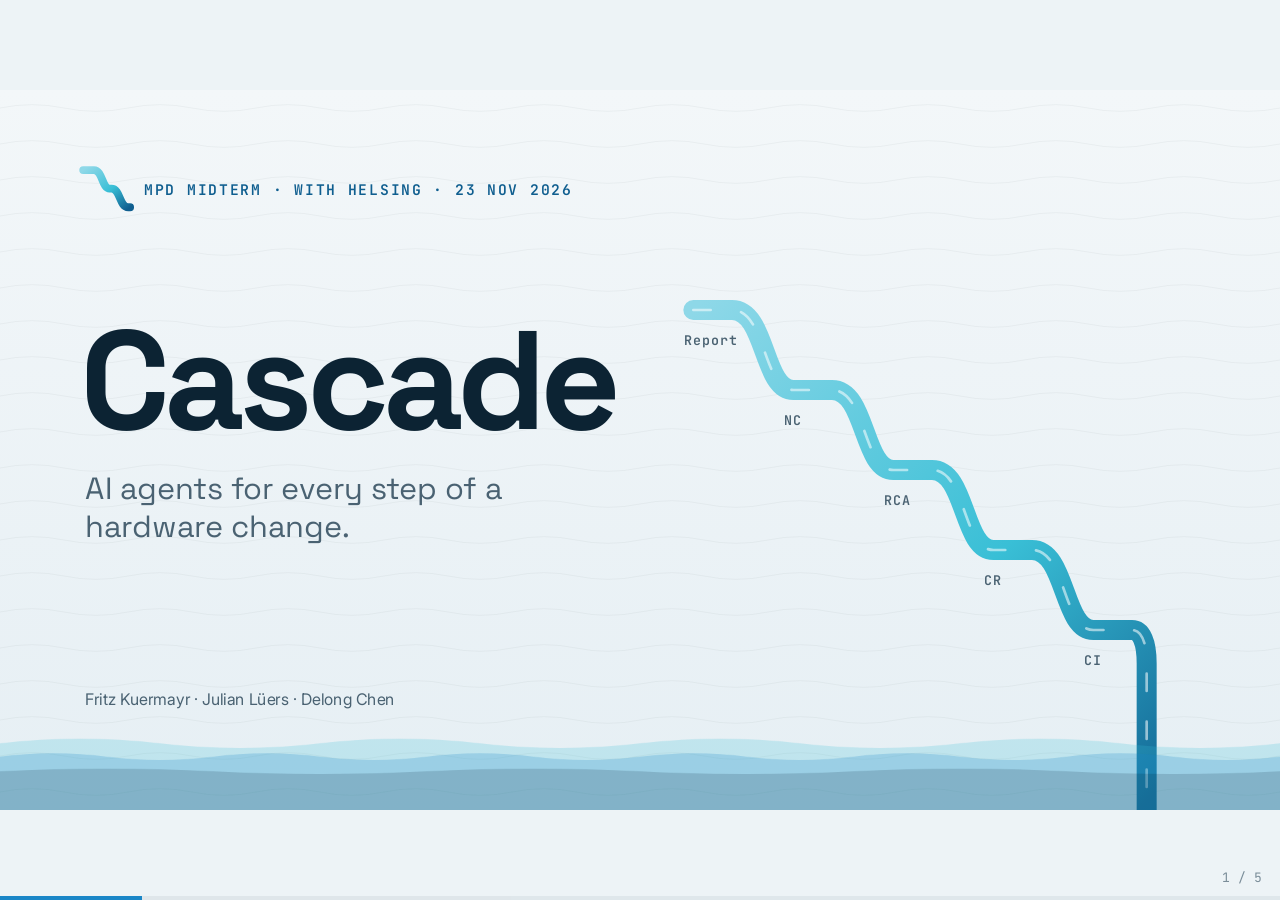
==== index.html @ 2d1b7e13 "Midterm pitch site: five scenes, water theme, Ribbon logo Co-Authored-By: Claude Opus 5.5 <noreply@a" ====
<!doctype html>
<html lang="en">
<head>
<meta charset="utf-8">
<meta name="viewport" content="width=device-width, initial-scale=1">
<title>Cascade · MPD midterm</title>
<link rel="preconnect" href="https://fonts.googleapis.com">
<link rel="preconnect" href="https://fonts.gstatic.com" crossorigin>
<link rel="stylesheet" href="https://fonts.googleapis.com/css2?family=Space+Grotesk:wght@400..700&family=Inter:wght@400;600&family=JetBrains+Mono:wght@400;600&display=swap">
<link rel="icon" type="image/svg+xml" href="assets/brand/cascade_mark.svg">
<link rel="icon" type="image/png" sizes="32x32" href="assets/brand/favicon_32.png">
<link rel="stylesheet" href="style.css?v=11">
</head>
<body>
<div id="stage" class="paper">

  <!-- 1 · Vision -->
  <section class="scene" id="hero" data-steps="1">
    <img class="abs" src="assets/brand/cascade_mark.svg" alt="" style="left:116px;top:104px;width:88px;height:88px">
    <p class="eyebrow abs" style="left:216px;top:136px">MPD midterm · with Helsing · 23 Nov 2026</p>
    <h1 class="abs hero-title" data-step="0" style="left:120px;top:330px">Cascade</h1>
    <p class="abs hero-line" data-step="0" style="left:128px;top:570px;width:820px;--d:150ms">AI agents for every step of a hardware change.</p>

    <svg class="abs falls fade" data-step="0" style="left:0;top:0;--d:250ms" width="1920" height="1080" viewBox="0 0 1920 1080" aria-label="A waterfall over five steps: report, non-conformity, root-cause analysis, change request, change implementation">
      <defs>
        <linearGradient id="falls-grad" gradientUnits="userSpaceOnUse" x1="1040" y1="330" x2="1790" y2="1080">
          <stop offset="0" stop-color="#8ED8E8" /><stop offset=".55" stop-color="#39BFD6" /><stop offset="1" stop-color="#0F5E8F" />
        </linearGradient>
      </defs>
      <path id="falls-water" class="water" d="" />
      <path id="falls-shine" class="water-shine" d="" />
    </svg>
    <div class="abs falls-labels fade" data-step="0" style="left:0;top:0;--d:250ms">
      <span style="left:1026px;top:362px">Report</span>
      <span style="left:1176px;top:482px">NC</span>
      <span style="left:1326px;top:602px">RCA</span>
      <span style="left:1476px;top:722px">CR</span>
      <span style="left:1626px;top:842px">CI</span>
    </div>

    <div class="abs waves" aria-hidden="true">
      <svg class="wave w1" width="3840" height="150" viewBox="0 0 3840 150" data-amp="14" data-len="480" data-base="50"><path /></svg>
      <svg class="wave w2" width="3840" height="150" viewBox="0 0 3840 150" data-amp="10" data-len="320" data-base="70"><path /></svg>
      <svg class="wave w3" width="3840" height="150" viewBox="0 0 3840 150" data-amp="8" data-len="640" data-base="92"><path /></svg>
    </div>

    <p class="abs byline" style="left:128px;top:900px">Fritz Kuermayr · Julian Lüers · Delong Chen</p>
  </section>

  <!-- 2 · The chain and its agents. The last click sends the magnifier to the Downstream Agent and dives into scene 3. -->
  <section class="scene" id="chain" data-steps="2">
    <div class="abs head">
      <p class="eyebrow">From problem to production</p>
      <h2>Every hardware change runs through four steps.<br>We put an AI agent on each.</h2>
    </div>

    <div class="abs stagecard ghost" data-step="0" style="left:128px;width:160px">
      <p class="code">—</p>
      <p class="name">Problem in the field</p>
    </div>
    <div class="abs stagecard" data-step="0" style="left:358px;--d:80ms">
      <p class="code">NC</p>
      <p class="name">Non-conformity</p>
    </div>
    <div class="abs stagecard" data-step="0" style="left:734px;--d:160ms">
      <p class="code">RCA</p>
      <p class="name">Root-cause analysis</p>
    </div>
    <div class="abs stagecard" data-step="0" style="left:1110px;--d:240ms">
      <p class="code">CR</p>
      <p class="name">Change request</p>
    </div>
    <div class="abs stagecard" data-step="0" style="left:1486px;--d:320ms">
      <p class="code">CI</p>
      <p class="name">Change implementation</p>
    </div>

    <svg class="abs overlay" width="1920" height="1080" viewBox="0 0 1920 1080" aria-hidden="true">
      <g class="fade" data-step="0" style="--d:360ms">
        <line class="stream" x1="292" y1="455" x2="352" y2="455" />
        <line class="stream" x1="668" y1="455" x2="728" y2="455" />
        <line class="stream" x1="1044" y1="455" x2="1104" y2="455" />
        <line class="stream" x1="1420" y1="455" x2="1480" y2="455" />
      </g>
      <g class="fade" data-step="1">
        <line class="tie" x1="323" y1="469" x2="323" y2="712" />
        <line class="tie" x1="699" y1="469" x2="699" y2="712" />
        <line class="tie" x1="1075" y1="469" x2="1075" y2="712" />
        <line class="tie built" x1="1451" y1="469" x2="1451" y2="712" />
        <circle class="drop" cx="323" cy="455" r="7" />
        <circle class="drop" cx="699" cy="455" r="7" />
        <circle class="drop" cx="1075" cy="455" r="7" />
        <circle class="drop built" cx="1451" cy="455" r="10" />
      </g>
    </svg>

    <svg class="abs overlay pour-layer" width="1920" height="1080" viewBox="0 0 1920 1080" aria-hidden="true">
      <defs>
        <linearGradient id="pour-grad" gradientUnits="userSpaceOnUse" x1="0" y1="-40" x2="0" y2="1080">
          <stop offset="0" stop-color="#0F5E8F" /><stop offset="1" stop-color="#1A86C7" />
        </linearGradient>
      </defs>
      <path class="pour" pathLength="1" d="M1720 -40 V328 Q1720 355 1747 355 H1782 C1798 355 1807 364 1807 380 V1140" />
      <path class="pour-shine" d="M1720 -40 V328 Q1720 355 1747 355 H1782 C1798 355 1807 364 1807 380 V1140" />
      <g class="splash" transform="translate(1720 372)">
        <ellipse cx="0" cy="0" rx="70" ry="12" />
        <circle r="7" style="--dx:-80px;--dy:-55px" />
        <circle r="5" style="--dx:-50px;--dy:-95px" />
        <circle r="6" style="--dx:-18px;--dy:-120px" />
        <circle r="5" style="--dx:22px;--dy:-112px" />
        <circle r="7" style="--dx:58px;--dy:-88px" />
        <circle r="6" style="--dx:92px;--dy:-48px" />
        <circle r="4" style="--dx:-104px;--dy:-22px" />
      </g>
    </svg>

    <div class="abs agent" data-step="1" style="left:153px">
      <p class="badge">Concept</p>
      <p class="name">First Notice of Loss Agent</p>
    </div>
    <div class="abs agent" data-step="1" style="left:529px;--d:120ms">
      <p class="badge">Concept</p>
      <p class="name">Root Cause Agent</p>
    </div>
    <div class="abs agent" data-step="1" style="left:905px;--d:240ms">
      <p class="badge">Concept</p>
      <p class="name">Solution Design Agent</p>
    </div>
    <div class="abs agent built" data-step="1" style="left:1281px;--d:360ms">
      <p class="badge">Built</p>
      <p class="name">Downstream Agent</p>
    </div>
  </section>

  <!-- 3 · The demo case (ORB-391): a discontinued connector ripples out to five departments, found only at the board -->
  <section class="scene" id="asis" data-steps="3">
    <div class="abs head">
      <p class="eyebrow">Change request → change implementation · example</p>
      <h2 class="one-line">One discontinued connector. Five departments affected.</h2>
    </div>

    <svg class="abs overlay" width="1920" height="1080" viewBox="0 0 1920 1080" aria-hidden="true">
      <ellipse class="ring" data-step="1" style="--d:500ms" cx="960" cy="620" rx="260" ry="120" />
      <ellipse class="ring" data-step="1" style="--d:650ms" cx="960" cy="620" rx="420" ry="195" />
      <ellipse class="ring" data-step="1" style="--d:800ms" cx="960" cy="620" rx="580" ry="270" />
      <path class="drop-fall" data-step="1" d="M960 586 C965 596 980 608 980 622 A20 20 0 0 1 940 622 C940 608 955 596 960 586 Z" />
      <g class="fade part" data-step="0">
        <rect x="820" y="515" width="280" height="210" rx="22" />
        <circle class="screw" cx="845" cy="540" r="6" /><circle class="screw" cx="845" cy="700" r="6" /><circle class="screw" cx="1075" cy="540" r="6" /><circle class="screw" cx="1075" cy="700" r="6" />
        <circle class="cutout" cx="960" cy="620" r="42" />
        <circle class="conn" cx="960" cy="620" r="34" />
        <g class="pins old"><circle cx="947" cy="607" r="5" /><circle cx="947" cy="633" r="5" /><circle cx="973" cy="607" r="5" /><circle cx="973" cy="633" r="5" /></g>
        <g class="pins new"><circle cx="960" cy="596" r="6" /><circle cx="981" cy="632" r="6" /><circle cx="939" cy="632" r="6" /><circle class="pe" cx="960" cy="620" r="9" /></g>
      </g>
      <g class="fade" data-step="1" style="--d:900ms">
        <circle class="dept-dot" cx="960" cy="425" r="8" />
        <circle class="dept-dot" cx="596" cy="522" r="8" />
        <circle class="dept-dot" cx="1324" cy="522" r="8" />
        <circle class="dept-dot" cx="596" cy="718" r="8" />
        <circle class="dept-dot" cx="1324" cy="718" r="8" />
      </g>
    </svg>

    <p class="abs fix-dim" data-step="0" style="left:660px;top:748px;width:600px;--d:200ms">Cutout Ø21 → Ø31 mm · new pin layout</p>
    <p class="abs fix-quote" data-step="0" style="left:660px;top:786px;width:600px;--d:350ms">“Just swap in the successor.”</p>

    <div class="abs dept center" data-step="1" style="left:760px;top:317px;--d:950ms">
      <p class="label">Testing</p><p class="text">Passed tests<br>may no longer count</p>
    </div>
    <div class="abs dept left" data-step="1" style="left:176px;top:478px;--d:1050ms">
      <p class="label">Customer</p><p class="text">Must approve first</p>
    </div>
    <div class="abs dept right" data-step="1" style="left:1344px;top:478px;--d:1150ms">
      <p class="label">Supply chain</p><p class="text">Last-time buy<br>85 in stock</p>
    </div>
    <div class="abs dept left" data-step="1" style="left:176px;top:674px;--d:1250ms">
      <p class="label">Engineering</p><p class="text">Both mating cables<br>must change</p>
    </div>
    <div class="abs dept right" data-step="1" style="left:1344px;top:674px;--d:1350ms">
      <p class="label">Production</p><p class="text">Assembly step changes</p>
    </div>

    <!-- Today: the change goes engineer → board → back, three times -->
    <div class="abs loopband fade" data-step="2" style="left:0;top:860px;width:1920px;height:220px">
      <p class="abs late-line" style="left:128px;top:0;width:1664px">Today: found at the board, one round at a time.</p>
      <svg class="abs" style="left:0;top:0" width="1920" height="220" viewBox="0 0 1920 220" aria-hidden="true">
        <path class="loop-forward" d="M630 135 A330 38 0 0 1 1290 135" />
        <path class="loop-back" d="M1290 135 A330 38 0 0 1 630 135" />
        <path class="loop-pulse" pathLength="100" d="M630 135 A330 38 0 0 1 1290 135 A330 38 0 0 1 630 135" />
      </svg>
      <p class="abs loop-node" style="left:530px;top:107px">Engineer</p>
      <p class="abs loop-node" style="left:1190px;top:107px">Change board</p>
      <p class="abs round r1" style="left:760px;top:116px">Round 1</p>
      <p class="abs round r2" style="left:760px;top:116px">Round 2</p>
      <p class="abs round r3" style="left:760px;top:116px">Round 3</p>
      <p class="abs round weeks" style="left:760px;top:116px">≈ 4 weeks</p>
    </div>
  </section>

  <!-- 4 · Demo -->
  <section class="scene" id="demo" data-steps="1">
    <div class="abs head">
      <p class="eyebrow">Demo</p>
      <h2 class="one-line">Let’s watch it work.</h2>
    </div>
    <div class="abs videoframe" data-step="0" style="left:360px;top:300px;width:1200px;height:675px;--d:150ms">
      <video id="demo-video" preload="metadata" playsinline>
        <source src="assets/demo.mp4" type="video/mp4">
      </video>
      <div class="placeholder">
        <p class="ph-title">The agent on this connector change</p>
        <p class="ph-sub">Jira · SharePoint · SolidWorks</p>
      </div>
    </div>
  </section>

  <!-- 5 · Value and state -->
  <section class="scene" id="value" data-steps="2">
    <div class="abs head">
      <p class="eyebrow">What it changes</p>
      <h2 class="one-line">Departments answer before the board.</h2>
    </div>
    <div class="abs benefits" style="left:128px;top:330px;width:1664px">
      <div class="benefit" data-step="0">
        <h3>Faster feedback</h3>
        <p class="text">Before the first board</p>
      </div>
      <div class="benefit" data-step="0" style="--d:120ms">
        <h3>Specific questions</h3>
        <p class="text">With reason and source</p>
      </div>
      <div class="benefit" data-step="0" style="--d:240ms">
        <h3>Traceable</h3>
        <p class="text">Every check on the ticket</p>
      </div>
    </div>
    <div class="abs state" data-step="1" style="left:128px;top:640px;width:1664px">
      <div>
        <p class="eyebrow">Today</p>
        <p class="text">Downstream Agent runs end to end on mock data</p>
      </div>
      <div>
        <p class="eyebrow">By the Design Fair</p>
        <p class="text">Integrated at Helsing · Downstream Agent in production · Pilots with DACH hardware companies, 100–2,000 people</p>
      </div>
    </div>
  </section>

  <!-- Magnifier and ripple -->
  <div id="lens"><div id="lens-content" class="paper"></div></div>
  <div id="lens-ring"><div class="glint"></div><div class="handle"></div></div>
  <div id="ripple"></div>
</div>

<div id="progress"><div id="progress-bar"></div></div>
<div id="counter"></div>

<script src="app.js?v=6"></script>
</body>
</html>
---- style.css ----
:root {
  --mist: #EDF3F6;
  --card: #F8FBFC;
  --ink: #0C2333;
  --muted: #4A6272;
  --line: #B9CAD4;
  --water: #1A86C7;
  --water-ink: #0F5E8F;
  --aqua: #39BFD6;
  --foam: #CFE8F2;
  --rock: #C8553D;
  --rock-ink: #B4472F;
  --display: 'Space Grotesk', 'Helvetica Neue', Arial, sans-serif;
  --text: 'Inter', system-ui, -apple-system, 'Segoe UI', Arial, sans-serif;
  --mono: 'JetBrains Mono', ui-monospace, Menlo, Consolas, monospace;
}

* { box-sizing: border-box; }

html, body {
  margin: 0;
  height: 100%;
  overflow: hidden;
  background: var(--mist);
}

body {
  font-family: var(--text);
  color: var(--ink);
  -webkit-font-smoothing: antialiased;
  cursor: default;
  user-select: none;
}

p { margin: 0; }

/* Fixed 1920×1080 canvas, scaled to the window */
#stage {
  position: absolute;
  left: 0;
  top: 0;
  width: 1920px;
  height: 1080px;
  transform-origin: 0 0;
  overflow: hidden;
}

/* Mist with a faint ripple texture */
.paper {
  background-color: var(--mist);
  background-image:
    url("data:image/svg+xml,%3Csvg xmlns='http://www.w3.org/2000/svg' width='192' height='54'%3E%3Cpath d='M0 27 Q48 17 96 27 T192 27' fill='none' stroke='%230C2333' stroke-opacity='0.045' stroke-width='1.5'/%3E%3C/svg%3E"),
    linear-gradient(180deg, #F3F7F9 0%, #E6EFF4 100%);
  background-size: 192px 54px, 100% 100%;
}

.scene {
  position: absolute;
  inset: 0;
  opacity: 0;
  visibility: hidden;
  transition: opacity 0.6s ease, visibility 0s linear 0.6s;
}

.scene.active {
  opacity: 1;
  visibility: visible;
  transition: opacity 0.6s ease;
}

.scene.instant { transition: none; }

.scene.from-zoom {
  transform-origin: 1451px 780px;
  animation: settle 1.2s cubic-bezier(0.2, 0.7, 0.2, 1) both;
}

@keyframes settle {
  from { transform: scale(1.08); }
  to { transform: none; }
}

.abs { position: absolute; }

/* Step reveals */
[data-step] {
  opacity: 0;
  transform: translateY(18px);
  transition: opacity 0.55s ease, transform 0.55s ease;
  transition-delay: var(--d, 0ms);
}

[data-step].fade { transform: none; }

[data-step].shown {
  opacity: 1;
  transform: none;
}

.static, .static * {
  transition: none !important;
  animation: none !important;
}

/* Type */
.eyebrow {
  font-family: var(--mono);
  font-size: 22px;
  font-weight: 600;
  letter-spacing: 0.14em;
  text-transform: uppercase;
  color: var(--water-ink);
}

h1, h2, h3 {
  margin: 0;
  font-family: var(--display);
  font-weight: 600;
  letter-spacing: -0.015em;
}

.head { left: 128px; top: 128px; width: 1664px; }

.head h2 {
  margin-top: 20px;
  font-size: 60px;
  line-height: 1.1;
  max-width: 1600px;
}

.head h2.one-line { font-size: 58px; }

/* 1 · Hero */
.hero-title {
  font-size: 210px;
  line-height: 1;
  font-weight: 700;
  letter-spacing: -0.04em;
}

.hero-line {
  font-family: var(--display);
  font-size: 46px;
  line-height: 1.22;
  font-weight: 400;
  color: var(--muted);
}

.byline {
  font-size: 24px;
  color: var(--muted);
}

.water {
  fill: none;
  stroke: url(#falls-grad);
  stroke-width: 30;
  stroke-linecap: round;
  stroke-linejoin: round;
}

.water-shine {
  fill: none;
  stroke: rgba(255, 255, 255, 0.55);
  stroke-width: 4;
  stroke-linecap: round;
  stroke-dasharray: 26 46;
  animation: flow 0.9s linear infinite;
}

@keyframes flow {
  to { stroke-dashoffset: -72; }
}

.falls-labels { width: 1920px; height: 1080px; pointer-events: none; }

.falls-labels span {
  position: absolute;
  font-family: var(--mono);
  font-size: 20px;
  font-weight: 600;
  letter-spacing: 0.08em;
  color: var(--muted);
}

.waves {
  left: 0;
  top: 930px;
  width: 1920px;
  height: 150px;
  overflow: hidden;
  pointer-events: none;
}

.wave {
  position: absolute;
  left: 0;
  top: 0;
  will-change: transform;
  animation: drift linear infinite;
}

.wave path { stroke: none; }
.wave.w1 path { fill: rgba(57, 191, 214, 0.22); }
.wave.w2 path { fill: rgba(26, 134, 199, 0.22); }
.wave.w3 path { fill: rgba(12, 35, 51, 0.16); }
.wave.w1 { animation-duration: 22s; }
.wave.w2 { animation-duration: 15s; animation-direction: reverse; }
.wave.w3 { animation-duration: 30s; }

@keyframes drift {
  from { transform: translate3d(0, 0, 0); }
  to { transform: translate3d(-1920px, 0, 0); }
}

/* 2 · Chain */
.overlay { left: 0; top: 0; pointer-events: none; }
.overlay .flow { stroke: var(--ink); stroke-width: 3; }

.overlay .stream {
  stroke: var(--water);
  stroke-width: 5;
  stroke-linecap: round;
  stroke-dasharray: 12 10;
  animation: flow 0.9s linear infinite;
}

.overlay .tie { stroke: #8FA3AF; stroke-width: 2; stroke-dasharray: 6 8; }

.overlay .tie.built {
  stroke: var(--water);
  stroke-width: 4;
  stroke-dasharray: 12 10;
  animation: flow 0.9s linear infinite;
}

.overlay .drop { fill: var(--mist); stroke: #8FA3AF; stroke-width: 2; }
.overlay .drop.built { fill: var(--water); stroke: var(--water); }

.overlay .loop {
  fill: none;
  stroke: var(--rock-ink);
  stroke-width: 3;
  stroke-dasharray: 10 8;
}

.stagecard {
  top: 370px;
  width: 306px;
  min-height: 170px;
  padding: 28px;
  background: var(--card);
  border: 2px solid var(--ink);
  border-radius: 6px;
}

.stagecard.ghost {
  background: transparent;
  border: 2px dashed #8FA3AF;
  padding: 28px 20px;
}

.stagecard .code {
  font-family: var(--mono);
  font-size: 26px;
  font-weight: 600;
  color: var(--water-ink);
}

.stagecard .name {
  margin-top: 12px;
  font-family: var(--display);
  font-size: 32px;
  font-weight: 600;
  line-height: 1.1;
}

.stagecard .desc {
  margin-top: 12px;
  font-size: 23px;
  line-height: 1.35;
  color: var(--muted);
}

.stagecard.ghost .name { font-size: 26px; }
.stagecard.ghost .desc { font-size: 21px; }

.agent {
  top: 720px;
  width: 340px;
  padding: 22px 26px 24px;
  background: var(--card);
  border: 2px dashed #8FA3AF;
  border-radius: 6px;
}

.agent .badge {
  display: inline-block;
  padding: 4px 10px;
  font-family: var(--mono);
  font-size: 18px;
  font-weight: 600;
  letter-spacing: 0.1em;
  text-transform: uppercase;
  color: var(--muted);
  border: 1.5px solid #8FA3AF;
  border-radius: 3px;
}

.agent .name {
  margin-top: 14px;
  font-family: var(--display);
  font-size: 28px;
  font-weight: 600;
  line-height: 1.12;
}

.agent .desc {
  margin-top: 10px;
  font-size: 21px;
  line-height: 1.35;
  color: var(--muted);
}

.agent.built {
  border: 3px solid var(--water);
  box-shadow: 0 14px 40px rgba(26, 134, 199, 0.18);
}

.agent.built .badge {
  color: #fff;
  background: var(--water-ink);
  border-color: var(--water-ink);
}

/* 3 · As is */
.flownode {
  top: 500px;
  width: 360px;
  min-height: 150px;
  padding: 24px;
  background: var(--card);
  border: 2px solid var(--ink);
  border-radius: 6px;
}

.flownode .num {
  font-family: var(--mono);
  font-size: 22px;
  font-weight: 600;
  color: var(--muted);
}

.flownode .title {
  margin-top: 12px;
  font-family: var(--display);
  font-size: 29px;
  font-weight: 600;
  line-height: 1.15;
}

.friction {
  top: 690px;
  width: 360px;
  padding: 6px 0 6px 22px;
  border-left: 6px solid var(--rock);
}

.friction .tag {
  font-family: var(--mono);
  font-size: 18px;
  font-weight: 600;
  letter-spacing: 0.12em;
  text-transform: uppercase;
  color: var(--rock-ink);
}

.friction .text {
  font-size: 28px;
  line-height: 1.35;
}

.friction .who {
  margin-top: 6px;
  font-size: 21px;
  color: var(--muted);
}

.loop-label {
  text-align: center;
  font-family: var(--display);
  font-size: 26px;
  font-weight: 500;
  color: var(--rock-ink);
}

/* 4 · Demo */
.videoframe {
  background: var(--ink);
  border: 2px solid var(--ink);
  border-radius: 10px;
  box-shadow: 0 30px 80px rgba(12, 35, 51, 0.25);
  overflow: hidden;
}

.videoframe video {
  display: none;
  width: 100%;
  height: 100%;
  object-fit: contain;
  background: var(--ink);
}

.videoframe.has-video video { display: block; }
.videoframe.has-video .placeholder { display: none; }

.placeholder {
  position: absolute;
  inset: 0;
  display: flex;
  flex-direction: column;
  justify-content: center;
  align-items: center;
  gap: 20px;
  color: var(--mist);
  background:
    url("data:image/svg+xml,%3Csvg xmlns='http://www.w3.org/2000/svg' width='192' height='54'%3E%3Cpath d='M0 27 Q48 17 96 27 T192 27' fill='none' stroke='%2339BFD6' stroke-opacity='0.12' stroke-width='1.5'/%3E%3C/svg%3E"),
    radial-gradient(circle at 50% 120%, #14445F 0%, var(--ink) 60%);
  background-size: 192px 54px, 100% 100%;
}

.placeholder .eyebrow { color: var(--aqua); }

.ph-title {
  font-family: var(--display);
  font-size: 56px;
  font-weight: 600;
}

.ph-sub {
  font-family: var(--mono);
  font-size: 24px;
  color: #A9C2D0;
}

/* 5 · Value */
.benefits {
  display: grid;
  grid-template-columns: repeat(3, 1fr);
  gap: 32px;
}

.benefit {
  padding: 36px 36px 40px;
  background: var(--card);
  border-top: 6px solid var(--water);
  border-radius: 0 0 6px 6px;
}

.benefit .num {
  font-family: var(--mono);
  font-size: 22px;
  font-weight: 600;
  color: var(--water-ink);
}

.benefit h3 {
  margin-top: 0;
  font-size: 40px;
  line-height: 1.1;
}

.benefit .text {
  margin-top: 14px;
  font-size: 30px;
  line-height: 1.4;
  color: var(--muted);
}

.state {
  display: grid;
  grid-template-columns: 1fr 1fr;
  gap: 64px;
  padding-top: 36px;
  border-top: 2px solid var(--ink);
}

.state .text {
  margin-top: 14px;
  font-size: 28px;
  line-height: 1.4;
}

/* Magnifier: moved and scaled with transforms only */
#lens {
  position: absolute;
  left: 0;
  top: 0;
  width: 570px;
  height: 570px;
  border-radius: 50%;
  overflow: hidden;
  z-index: 5;
  display: none;
  pointer-events: none;
  transform-origin: 0 0;
  will-change: transform, opacity;
}

#lens-content {
  position: absolute;
  left: 0;
  top: 0;
  width: 1920px;
  height: 1080px;
  transform-origin: 0 0;
  will-change: transform;
}

#lens-ring {
  position: absolute;
  left: 0;
  top: 0;
  width: 570px;
  height: 570px;
  z-index: 6;
  display: none;
  pointer-events: none;
  border: 9px solid var(--ink);
  border-radius: 50%;
  transform-origin: 0 0;
  will-change: transform, opacity;
  box-shadow:
    0 24px 60px rgba(12, 35, 51, 0.25),
    inset 0 0 0 3px rgba(255, 255, 255, 0.6),
    inset 0 0 70px rgba(26, 134, 199, 0.12);
}

#lens-ring .glint {
  position: absolute;
  left: 16%;
  top: 9%;
  width: 34%;
  height: 16%;
  border-radius: 50%;
  background: radial-gradient(ellipse at center, rgba(255, 255, 255, 0.55), rgba(255, 255, 255, 0) 70%);
  transform: rotate(-28deg);
}

#lens-ring .handle {
  position: absolute;
  left: calc(85.36% - 18px);
  top: 85.36%;
  width: 36px;
  height: 170px;
  border-radius: 18px;
  background: var(--ink);
  transform-origin: 18px 0;
  transform: rotate(-45deg);
}

#ripple {
  position: absolute;
  left: 0;
  top: 0;
  width: 200px;
  height: 200px;
  z-index: 4;
  display: none;
  pointer-events: none;
  border: 4px solid var(--aqua);
  border-radius: 50%;
  transform-origin: 100px 100px;
}

#ripple.go {
  display: block;
  animation: ripple 1.4s cubic-bezier(0.1, 0.6, 0.3, 1) forwards;
}

@keyframes ripple {
  from { transform: translate3d(1351px, 680px, 0) scale(0.2); opacity: 0.7; }
  to { transform: translate3d(1351px, 680px, 0) scale(9); opacity: 0; }
}

/* Chrome around the canvas */
#progress {
  position: fixed;
  left: 0;
  right: 0;
  bottom: 0;
  height: 4px;
  background: rgba(12, 35, 51, 0.06);
  z-index: 10;
}

#progress-bar {
  height: 100%;
  width: 0;
  background: var(--water);
  transition: width 0.4s ease;
}

#counter {
  position: fixed;
  right: 18px;
  bottom: 14px;
  z-index: 10;
  font-family: var(--mono);
  font-size: 13px;
  color: var(--muted);
  opacity: 0.7;
}

/* The stream falling from the opening scene into the chain scene.
   Shown only when the scene arrived by falling; it stays until the magnifier dives in. */
.pour-layer { opacity: 0; transition: opacity 0.5s ease; }
#chain.pour .pour-layer { opacity: 1; transition: none; }

.pour {
  fill: none;
  stroke: url(#pour-grad);
  stroke-width: 30;
  stroke-linecap: round;
  stroke-linejoin: round;
  stroke-dasharray: 1 1;
  stroke-dashoffset: 0;
}

.pour-shine {
  fill: none;
  stroke: rgba(255, 255, 255, 0.55);
  stroke-width: 4;
  stroke-linecap: round;
  stroke-dasharray: 26 46;
  animation: flow 0.9s linear infinite;
}

.splash circle,
.splash ellipse {
  opacity: 0;
  transform-box: fill-box;
  transform-origin: center;
}

.splash circle { fill: var(--aqua); }
.splash ellipse { fill: none; stroke: var(--aqua); stroke-width: 3; }

#chain.pour .pour { animation: draw 1.4s linear both; }
#chain.pour .pour-shine { animation: flow 0.9s linear infinite, appear 0.4s ease 1.4s both; }
#chain.pour .splash circle { animation: splash 0.75s cubic-bezier(0.2, 0.6, 0.4, 1) 0.42s both; }
#chain.pour .splash ellipse { animation: ring 0.8s ease-out 0.42s both; }

@keyframes draw {
  from { stroke-dashoffset: 1; }
  to { stroke-dashoffset: 0; }
}

@keyframes appear {
  from { opacity: 0; }
  to { opacity: 1; }
}

@keyframes splash {
  0% { opacity: 0; transform: translate(0, 0) scale(0.6); }
  12% { opacity: 1; }
  60% { opacity: 1; transform: translate(var(--dx), var(--dy)) scale(1); }
  100% { opacity: 0; transform: translate(calc(var(--dx) * 1.3), calc(var(--dy) + 60px)) scale(0.7); }
}

@keyframes ring {
  from { opacity: 0.8; transform: scale(0.2); }
  to { opacity: 0; transform: scale(1.7); }
}

/* Shows a scene's first step at once, without the staggered fade */
.no-anim [data-step] { transition: none !important; }

/* 3 · The ripple: one small fix, five departments */
#asis .part rect { fill: var(--card); stroke: var(--ink); stroke-width: 3; }
#asis .part .screw { fill: var(--mist); stroke: var(--ink); stroke-width: 2; }
#asis .part .cutout { fill: var(--mist); stroke: var(--ink); stroke-width: 2.5; }
#asis .part .conn { fill: #D6E6EE; stroke: var(--ink); stroke-width: 2; }
#asis .part .pins circle { fill: var(--ink); }
#asis .part .pins .pe { fill: var(--water-ink); }
#asis .part .pins.new { opacity: 0; }

/* Arriving on the scene: the cutout and connector grow and the pin layout switches */
#asis .part.shown .cutout { animation: grow-cutout 0.8s ease 1s both; }
#asis .part.shown .conn { animation: grow-conn 0.8s ease 1s both; }
#asis .part.shown .pins.old { animation: fade-out 0.3s ease 1.2s both; }
#asis .part.shown .pins.new { animation: appear 0.4s ease 1.5s both; }

@keyframes grow-cutout {
  from { r: 42px; }
  to { r: 62px; }
}

@keyframes grow-conn {
  from { r: 34px; }
  to { r: 52px; }
}

@keyframes fade-out {
  from { opacity: 1; }
  to { opacity: 0; }
}

#asis .fix-dim {
  text-align: center;
  font-family: var(--mono);
  font-size: 24px;
  font-weight: 600;
  color: var(--water-ink);
}

#asis .fix-quote {
  text-align: center;
  font-size: 28px;
  font-style: italic;
  color: var(--muted);
}

#asis .ring {
  fill: none;
  stroke: var(--water);
  stroke-width: 2.5;
  stroke-opacity: 0.45;
  transform-box: fill-box;
  transform-origin: center;
  transform: scale(0.15);
  transition: transform 1.3s cubic-bezier(0.2, 0.7, 0.2, 1) var(--d, 0ms), opacity 0.6s ease var(--d, 0ms);
}

#asis .ring.shown { transform: none; }

#asis .drop-fall { fill: var(--water); opacity: 0; }
#asis .drop-fall.shown { animation: drop-fall 0.55s cubic-bezier(0.55, 0, 1, 0.45) both; }

@keyframes drop-fall {
  0% { opacity: 0; transform: translateY(-300px); }
  15% { opacity: 1; }
  88% { opacity: 1; transform: translateY(0); }
  100% { opacity: 0; transform: translateY(0); }
}

#asis .dept-dot { fill: var(--water); transition: fill 0.4s ease; }

.dept {
  width: 400px;
  padding: 12px 20px 14px;
  background: var(--card);
  border-left: 5px solid var(--water);
  border-radius: 4px;
  box-shadow: 0 8px 24px rgba(12, 35, 51, 0.08);
  transition-property: opacity, transform, border-color;
}

.dept.left { text-align: right; border-left: none; border-right: 5px solid var(--water); }
.dept.center { text-align: center; border-left: none; border-top: 5px solid var(--water); }

.dept .label {
  font-family: var(--mono);
  font-size: 18px;
  font-weight: 600;
  letter-spacing: 0.12em;
  text-transform: uppercase;
  color: var(--water-ink);
}

.dept .text {
  margin-top: 6px;
  font-size: 26px;
  line-height: 1.3;
}

/* Step 3: everything turns red — today each of these surfaces only at the board */
#asis:has(.loopband.shown) .dept { border-color: var(--rock); }
#asis:has(.loopband.shown) .dept .label { color: var(--rock-ink); }
#asis:has(.loopband.shown) .dept-dot { fill: var(--rock); }
#asis:has(.loopband.shown) .ring { stroke: var(--rock); }

#asis .late-line {
  text-align: center;
  font-family: var(--display);
  font-size: 32px;
  font-weight: 600;
  color: var(--rock-ink);
}

/* The loop: the change goes engineer → change board → back, three laps */
#asis .loopband .late-line { font-size: 30px; }

.loop-forward { fill: none; stroke: var(--water); stroke-width: 4; stroke-opacity: 0.4; }
.loop-back { fill: none; stroke: var(--rock); stroke-width: 3; stroke-dasharray: 8 8; stroke-opacity: 0.8; }

.loop-pulse {
  fill: none;
  stroke: var(--water);
  stroke-width: 10;
  stroke-linecap: round;
  stroke-dasharray: 14 86;
  opacity: 0;
}

.loop-node {
  width: 200px;
  height: 56px;
  line-height: 52px;
  text-align: center;
  font-family: var(--display);
  font-size: 22px;
  font-weight: 600;
  background: var(--card);
  border: 2px solid var(--ink);
  border-radius: 28px;
}

.round {
  width: 400px;
  text-align: center;
  font-family: var(--mono);
  font-size: 24px;
  font-weight: 600;
  color: var(--water-ink);
  opacity: 0;
}

.round.weeks { font-family: var(--display); font-size: 30px; color: var(--rock-ink); }

#asis .loopband.shown .loop-pulse { animation: lap 1.3s linear 0.5s 3 both, appear 0.2s ease 0.5s both; }
#asis .loopband.shown .r1 { animation: round-window 1.3s linear 0.5s both; }
#asis .loopband.shown .r2 { animation: round-window 1.3s linear 1.8s both; }
#asis .loopband.shown .r3 { animation: round-window 1.3s linear 3.1s both; }
#asis .loopband.shown .weeks { animation: appear 0.4s ease 4.4s both; }

@keyframes lap {
  from { stroke-dashoffset: 0; }
  to { stroke-dashoffset: -100; }
}

@keyframes round-window {
  0% { opacity: 0; }
  10%, 85% { opacity: 1; }
  100% { opacity: 0; }
}
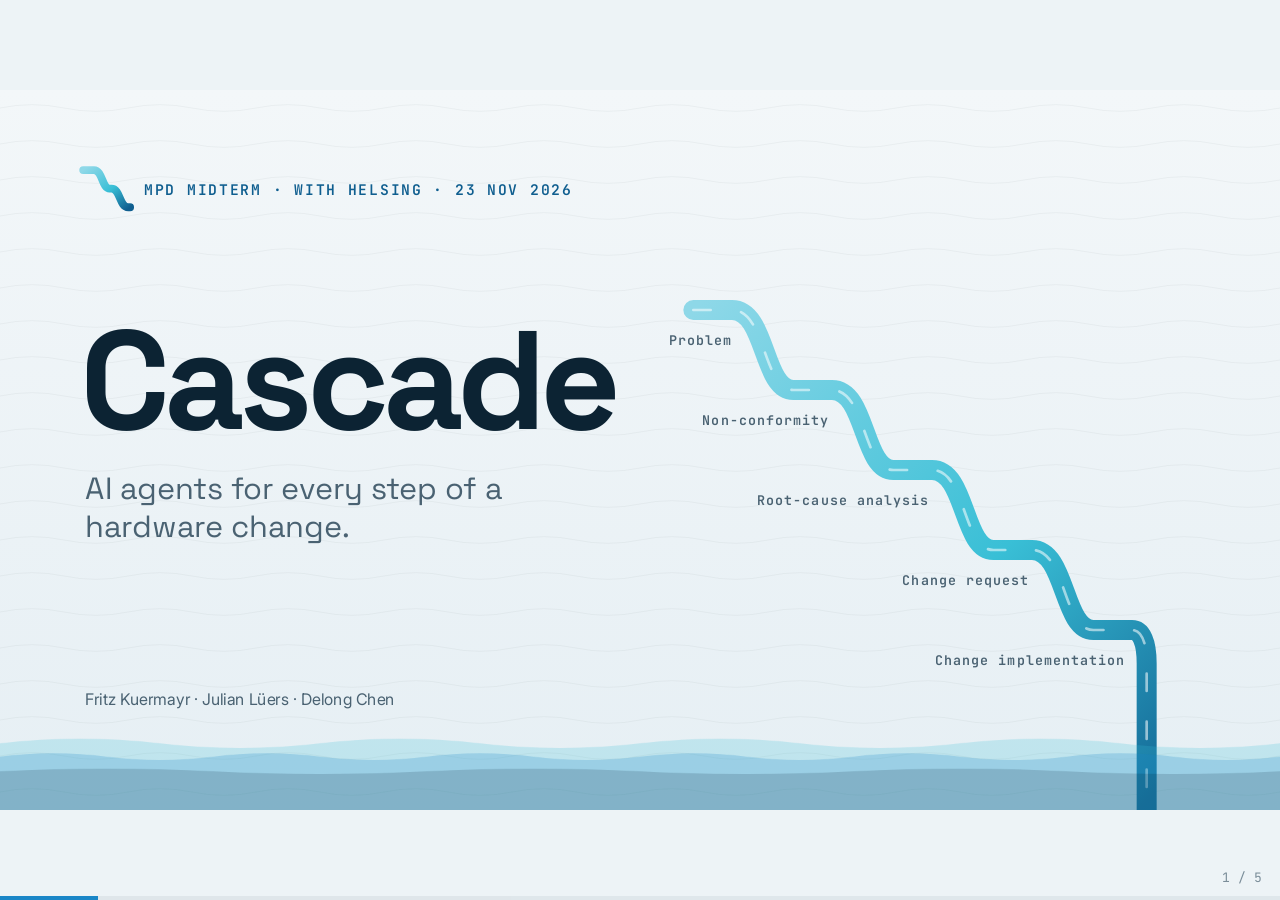
==== commit eac48549: "Pitch: process explained, board rounds one per click, new benefits Slide 2 explains each step with a" ====
--- a/index.html
+++ b/index.html
@@ -9,7 +9,7 @@
 <link rel="stylesheet" href="https://fonts.googleapis.com/css2?family=Space+Grotesk:wght@400..700&family=Inter:wght@400;600&family=JetBrains+Mono:wght@400;600&display=swap">
 <link rel="icon" type="image/svg+xml" href="assets/brand/cascade_mark.svg">
 <link rel="icon" type="image/png" sizes="32x32" href="assets/brand/favicon_32.png">
-<link rel="stylesheet" href="style.css?v=11">
+<link rel="stylesheet" href="style.css?v=19">
 </head>
 <body>
 <div id="stage" class="paper">
@@ -31,11 +31,11 @@
       <path id="falls-shine" class="water-shine" d="" />
     </svg>
     <div class="abs falls-labels fade" data-step="0" style="left:0;top:0;--d:250ms">
-      <span style="left:1026px;top:362px">Report</span>
-      <span style="left:1176px;top:482px">NC</span>
-      <span style="left:1326px;top:602px">RCA</span>
-      <span style="left:1476px;top:722px">CR</span>
-      <span style="left:1626px;top:842px">CI</span>
+      <span style="right:822px;top:362px">Problem</span>
+      <span style="right:676px;top:482px">Non-conformity</span>
+      <span style="right:526px;top:602px">Root-cause analysis</span>
+      <span style="right:376px;top:722px">Change request</span>
+      <span style="right:232px;top:842px">Change implementation</span>
     </div>
 
     <div class="abs waves" aria-hidden="true">
@@ -47,32 +47,43 @@
     <p class="abs byline" style="left:128px;top:900px">Fritz Kuermayr · Julian Lüers · Delong Chen</p>
   </section>
 
-  <!-- 2 · The chain and its agents. The last click sends the magnifier to the Downstream Agent and dives into scene 3. -->
-  <section class="scene" id="chain" data-steps="2">
+  <!-- 2 · The chain and its agents. One more click sends the magnifier to the Downstream Agent, ticking off the finished steps on its way; the next one dives into scene 3. -->
+  <section class="scene" id="chain" data-steps="3">
     <div class="abs head">
       <p class="eyebrow">From problem to production</p>
-      <h2>Every hardware change runs through four steps.<br>We put an AI agent on each.</h2>
+      <h2>From a problem to a finished change, in four steps.<br><span class="late" data-step="2">We’re building an AI agent for each.</span></h2>
     </div>
 
     <div class="abs stagecard ghost" data-step="0" style="left:128px;width:160px">
       <p class="code">—</p>
-      <p class="name">Problem in the field</p>
+      <p class="name">Problem spotted</p>
     </div>
     <div class="abs stagecard" data-step="0" style="left:358px;--d:80ms">
       <p class="code">NC</p>
+      <span class="check" data-x="511"><svg width="22" height="22" viewBox="0 0 22 22" aria-hidden="true"><path pathLength="1" d="M4 11.5 L9 16.5 L18 6" /></svg></span>
       <p class="name">Non-conformity</p>
+      <p class="desc">Something isn’t as it should be</p>
+      <p class="example" data-step="1"><span>Example</span>The screw holes of a bracket don’t line up</p>
     </div>
     <div class="abs stagecard" data-step="0" style="left:734px;--d:160ms">
       <p class="code">RCA</p>
+      <span class="check" data-x="887"><svg width="22" height="22" viewBox="0 0 22 22" aria-hidden="true"><path pathLength="1" d="M4 11.5 L9 16.5 L18 6" /></svg></span>
       <p class="name">Root-cause analysis</p>
+      <p class="desc">Why did it happen?</p>
+      <p class="example" data-step="1"><span>Example</span>The drawings allow too much deviation</p>
     </div>
     <div class="abs stagecard" data-step="0" style="left:1110px;--d:240ms">
       <p class="code">CR</p>
+      <span class="check" data-x="1263"><svg width="22" height="22" viewBox="0 0 22 22" aria-hidden="true"><path pathLength="1" d="M4 11.5 L9 16.5 L18 6" /></svg>Solution chosen</span>
       <p class="name">Change request</p>
+      <p class="desc">What should change?</p>
+      <p class="example" data-step="1"><span>Example</span>Make the holes slightly bigger</p>
     </div>
     <div class="abs stagecard" data-step="0" style="left:1486px;--d:320ms">
       <p class="code">CI</p>
       <p class="name">Change implementation</p>
+      <p class="desc">Make it real, everywhere</p>
+      <p class="example" data-step="1"><span>Example</span>New drawings, parts and instructions</p>
     </div>
 
     <svg class="abs overlay" width="1920" height="1080" viewBox="0 0 1920 1080" aria-hidden="true">
@@ -82,11 +93,11 @@
         <line class="stream" x1="1044" y1="455" x2="1104" y2="455" />
         <line class="stream" x1="1420" y1="455" x2="1480" y2="455" />
       </g>
-      <g class="fade" data-step="1">
-        <line class="tie" x1="323" y1="469" x2="323" y2="712" />
-        <line class="tie" x1="699" y1="469" x2="699" y2="712" />
-        <line class="tie" x1="1075" y1="469" x2="1075" y2="712" />
-        <line class="tie built" x1="1451" y1="469" x2="1451" y2="712" />
+      <g class="fade" data-step="2">
+        <line class="tie" x1="323" y1="469" x2="323" y2="772" />
+        <line class="tie" x1="699" y1="469" x2="699" y2="772" />
+        <line class="tie" x1="1075" y1="469" x2="1075" y2="772" />
+        <line class="tie built" x1="1451" y1="469" x2="1451" y2="772" />
         <circle class="drop" cx="323" cy="455" r="7" />
         <circle class="drop" cx="699" cy="455" r="7" />
         <circle class="drop" cx="1075" cy="455" r="7" />
@@ -114,26 +125,30 @@
       </g>
     </svg>
 
-    <div class="abs agent" data-step="1" style="left:153px">
+    <div class="abs agent" data-step="2" style="left:153px">
       <p class="badge">Concept</p>
       <p class="name">First Notice of Loss Agent</p>
-    </div>
-    <div class="abs agent" data-step="1" style="left:529px;--d:120ms">
+      <p class="desc">Interviews whoever spots it, writes the report</p>
+    </div>
+    <div class="abs agent" data-step="2" style="left:529px;--d:120ms">
       <p class="badge">Concept</p>
       <p class="name">Root Cause Agent</p>
-    </div>
-    <div class="abs agent" data-step="1" style="left:905px;--d:240ms">
+      <p class="desc">Suggests likely causes</p>
+    </div>
+    <div class="abs agent" data-step="2" style="left:905px;--d:240ms">
       <p class="badge">Concept</p>
       <p class="name">Solution Design Agent</p>
-    </div>
-    <div class="abs agent built" data-step="1" style="left:1281px;--d:360ms">
+      <p class="desc">Helps find the right fix</p>
+    </div>
+    <div class="abs agent built" data-step="2" style="left:1281px;--d:360ms">
       <p class="badge">Built</p>
       <p class="name">Downstream Agent</p>
+      <p class="desc">Finds out who the fix affects</p>
     </div>
   </section>
 
   <!-- 3 · The demo case (ORB-391): a discontinued connector ripples out to five departments, found only at the board -->
-  <section class="scene" id="asis" data-steps="3">
+  <section class="scene" id="asis" data-steps="6">
     <div class="abs head">
       <p class="eyebrow">Change request → change implementation · example</p>
       <h2 class="one-line">One discontinued connector. Five departments affected.</h2>
@@ -153,19 +168,20 @@
         <g class="pins new"><circle cx="960" cy="596" r="6" /><circle cx="981" cy="632" r="6" /><circle cx="939" cy="632" r="6" /><circle class="pe" cx="960" cy="620" r="9" /></g>
       </g>
       <g class="fade" data-step="1" style="--d:900ms">
-        <circle class="dept-dot" cx="960" cy="425" r="8" />
+        <circle class="dept-dot test" cx="960" cy="425" r="8" />
         <circle class="dept-dot" cx="596" cy="522" r="8" />
         <circle class="dept-dot" cx="1324" cy="522" r="8" />
-        <circle class="dept-dot" cx="596" cy="718" r="8" />
+        <circle class="dept-dot eng" cx="596" cy="718" r="8" />
         <circle class="dept-dot" cx="1324" cy="718" r="8" />
       </g>
     </svg>
 
     <p class="abs fix-dim" data-step="0" style="left:660px;top:748px;width:600px;--d:200ms">Cutout Ø21 → Ø31 mm · new pin layout</p>
-    <p class="abs fix-quote" data-step="0" style="left:660px;top:786px;width:600px;--d:350ms">“Just swap in the successor.”</p>
-
-    <div class="abs dept center" data-step="1" style="left:760px;top:317px;--d:950ms">
-      <p class="label">Testing</p><p class="text">Passed tests<br>may no longer count</p>
+    <p class="abs fix-quote" data-step="0" style="left:660px;top:786px;width:600px;--d:350ms"><span class="clear">“Just swap in the successor.”</span></p>
+
+    <div class="abs dept center test" data-step="1" style="left:760px;top:317px;--d:950ms">
+      <p class="label">Testing</p><p class="text">Waterproof test<br>may no longer count</p>
+      <p class="ask">“Is it still waterproof?”</p><p class="fixed">✓ Tested</p>
     </div>
     <div class="abs dept left" data-step="1" style="left:176px;top:478px;--d:1050ms">
       <p class="label">Customer</p><p class="text">Must approve first</p>
@@ -173,43 +189,46 @@
     <div class="abs dept right" data-step="1" style="left:1344px;top:478px;--d:1150ms">
       <p class="label">Supply chain</p><p class="text">Last-time buy<br>85 in stock</p>
     </div>
-    <div class="abs dept left" data-step="1" style="left:176px;top:674px;--d:1250ms">
+    <div class="abs dept left eng" data-step="1" style="left:176px;top:674px;--d:1250ms">
       <p class="label">Engineering</p><p class="text">Both mating cables<br>must change</p>
+      <p class="ask">“It doesn’t fit our cable.”</p><p class="fixed">✓ Redesigned</p>
     </div>
     <div class="abs dept right" data-step="1" style="left:1344px;top:674px;--d:1350ms">
       <p class="label">Production</p><p class="text">Assembly step changes</p>
     </div>
 
-    <!-- Today: the change goes engineer → board → back, three times -->
+    <!-- Today, one click per board round: redesign, test, approved; the last click shows the real case -->
     <div class="abs loopband fade" data-step="2" style="left:0;top:860px;width:1920px;height:220px">
-      <p class="abs late-line" style="left:128px;top:0;width:1664px">Today: found at the board, one round at a time.</p>
+      <p class="abs late-line" style="left:128px;top:0;width:1664px"><span class="clear">Today: every surprise is another round.</span></p>
       <svg class="abs" style="left:0;top:0" width="1920" height="220" viewBox="0 0 1920 220" aria-hidden="true">
         <path class="loop-forward" d="M630 135 A330 38 0 0 1 1290 135" />
         <path class="loop-back" d="M1290 135 A330 38 0 0 1 630 135" />
-        <path class="loop-pulse" pathLength="100" d="M630 135 A330 38 0 0 1 1290 135 A330 38 0 0 1 630 135" />
+        <path class="loop-pulse p1" pathLength="100" d="M630 135 A330 38 0 0 1 1290 135 A330 38 0 0 1 630 135" />
+        <path class="loop-pulse p2" pathLength="100" d="M630 135 A330 38 0 0 1 1290 135 A330 38 0 0 1 630 135" />
+        <path class="loop-pulse p3" pathLength="100" d="M630 135 A330 38 0 0 1 1290 135" />
       </svg>
       <p class="abs loop-node" style="left:530px;top:107px">Engineer</p>
-      <p class="abs loop-node" style="left:1190px;top:107px">Change board</p>
-      <p class="abs round r1" style="left:760px;top:116px">Round 1</p>
-      <p class="abs round r2" style="left:760px;top:116px">Round 2</p>
-      <p class="abs round r3" style="left:760px;top:116px">Round 3</p>
-      <p class="abs round weeks" style="left:760px;top:116px">≈ 4 weeks</p>
+      <p class="abs loop-node board" style="left:1190px;top:107px">Change board</p>
+      <p class="abs round r1" style="left:760px;top:116px">Round 1 → redesign</p>
+      <p class="abs round r2" style="left:760px;top:116px">Round 2 → test</p>
+      <p class="abs round r3" style="left:760px;top:116px">Round 3 → approved</p>
+      <p class="abs round weeks" style="left:760px;top:101px"><span>One real case</span>3 boards, ≈ 4 weeks</p>
     </div>
   </section>
 
   <!-- 4 · Demo -->
   <section class="scene" id="demo" data-steps="1">
     <div class="abs head">
-      <p class="eyebrow">Demo</p>
-      <h2 class="one-line">Let’s watch it work.</h2>
+      <p class="eyebrow">Demo · Downstream Agent</p>
+      <h2 class="one-line">So how do we solve this?</h2>
     </div>
     <div class="abs videoframe" data-step="0" style="left:360px;top:300px;width:1200px;height:675px;--d:150ms">
       <video id="demo-video" preload="metadata" playsinline>
         <source src="assets/demo.mp4" type="video/mp4">
       </video>
       <div class="placeholder">
-        <p class="ph-title">The agent on this connector change</p>
-        <p class="ph-sub">Jira · SharePoint · SolidWorks</p>
+        <p class="ph-title">Demo to be added</p>
+        <p class="ph-sub">The agent on this connector change · Jira · SharePoint · SolidWorks</p>
       </div>
     </div>
   </section>
@@ -218,20 +237,20 @@
   <section class="scene" id="value" data-steps="2">
     <div class="abs head">
       <p class="eyebrow">What it changes</p>
-      <h2 class="one-line">Departments answer before the board.</h2>
+      <h2 class="one-line">Faster. More complete. Traceable.</h2>
     </div>
     <div class="abs benefits" style="left:128px;top:330px;width:1664px">
       <div class="benefit" data-step="0">
         <h3>Faster feedback</h3>
-        <p class="text">Before the first board</p>
-      </div>
-      <div class="benefit" data-step="0" style="--d:120ms">
-        <h3>Specific questions</h3>
-        <p class="text">With reason and source</p>
-      </div>
-      <div class="benefit" data-step="0" style="--d:240ms">
-        <h3>Traceable</h3>
-        <p class="text">Every check on the ticket</p>
+        <p class="text">Before the first board, not round by round</p>
+      </div>
+      <div class="benefit" data-step="0">
+        <h3>Fewer gaps</h3>
+        <p class="text">Checked across departments’ documents</p>
+      </div>
+      <div class="benefit" data-step="0">
+        <h3>Full traceability</h3>
+        <p class="text">Every question, source and answer on the ticket</p>
       </div>
     </div>
     <div class="abs state" data-step="1" style="left:128px;top:640px;width:1664px">
@@ -255,6 +274,6 @@
 <div id="progress"><div id="progress-bar"></div></div>
 <div id="counter"></div>
 
-<script src="app.js?v=6"></script>
+<script src="app.js?v=9"></script>
 </body>
 </html>
--- a/style.css
+++ b/style.css
@@ -8,6 +8,7 @@
   --water-ink: #0F5E8F;
   --aqua: #39BFD6;
   --foam: #CFE8F2;
+  --done: #1F8A5B;
   --rock: #C8553D;
   --rock-ink: #B4472F;
   --display: 'Space Grotesk', 'Helvetica Neue', Arial, sans-serif;
@@ -71,7 +72,7 @@
 .scene.instant { transition: none; }
 
 .scene.from-zoom {
-  transform-origin: 1451px 780px;
+  transform-origin: 1451px 830px;
   animation: settle 1.2s cubic-bezier(0.2, 0.7, 0.2, 1) both;
 }
 
@@ -129,6 +130,7 @@
 }
 
 .head h2.one-line { font-size: 58px; }
+.head h2 .late { display: inline-block; }
 
 /* 1 · Hero */
 .hero-title {
@@ -247,14 +249,15 @@
 .stagecard {
   top: 370px;
   width: 306px;
-  min-height: 170px;
-  padding: 28px;
+  height: 364px;
+  padding: 24px 28px;
   background: var(--card);
   border: 2px solid var(--ink);
   border-radius: 6px;
 }
 
 .stagecard.ghost {
+  height: 170px;
   background: transparent;
   border: 2px dashed #8FA3AF;
   padding: 28px 20px;
@@ -269,6 +272,7 @@
 
 .stagecard .name {
   margin-top: 12px;
+  min-height: 70px;
   font-family: var(--display);
   font-size: 32px;
   font-weight: 600;
@@ -276,17 +280,74 @@
 }
 
 .stagecard .desc {
-  margin-top: 12px;
+  margin-top: 10px;
+  min-height: 62px;
   font-size: 23px;
   line-height: 1.35;
   color: var(--muted);
 }
 
+.stagecard .example {
+  margin-top: 18px;
+  padding-top: 16px;
+  border-top: 2px solid var(--foam);
+  font-size: 23px;
+  line-height: 1.3;
+}
+
+.stagecard .example span {
+  display: block;
+  margin-bottom: 4px;
+  font-family: var(--mono);
+  font-size: 16px;
+  font-weight: 600;
+  letter-spacing: 0.12em;
+  text-transform: uppercase;
+  color: var(--water-ink);
+}
+
+/* Ticked while the magnifier passes: what is already settled when the Downstream Agent starts */
+.stagecard .check {
+  position: absolute;
+  top: 22px;
+  right: 22px;
+  display: flex;
+  align-items: center;
+  gap: 8px;
+  height: 38px;
+  padding: 0 8px;
+  font-family: var(--mono);
+  font-size: 15px;
+  font-weight: 600;
+  white-space: nowrap;
+  color: #fff;
+  background: var(--done);
+  border-radius: 19px;
+  opacity: 0;
+  transform: scale(0.4);
+  transition: opacity 0.25s ease, transform 0.4s cubic-bezier(0.3, 1.6, 0.5, 1);
+}
+
+.stagecard .check.done { opacity: 1; transform: none; }
+
+.stagecard .check path {
+  fill: none;
+  stroke: #fff;
+  stroke-width: 3.2;
+  stroke-linecap: round;
+  stroke-linejoin: round;
+  stroke-dasharray: 1;
+  stroke-dashoffset: 1;
+  transition: stroke-dashoffset 0.35s ease 0.2s;
+}
+
+.stagecard .check.done path { stroke-dashoffset: 0; }
+
 .stagecard.ghost .name { font-size: 26px; }
 .stagecard.ghost .desc { font-size: 21px; }
 
 .agent {
-  top: 720px;
+  top: 772px;
   width: 340px;
   padding: 22px 26px 24px;
   background: var(--card);
@@ -466,13 +527,13 @@
 
 .benefit h3 {
   margin-top: 0;
-  font-size: 40px;
+  font-size: 46px;
   line-height: 1.1;
 }
 
 .benefit .text {
   margin-top: 14px;
-  font-size: 30px;
+  font-size: 32px;
   line-height: 1.4;
   color: var(--muted);
 }
@@ -721,6 +782,13 @@
   color: var(--muted);
 }
 
+/* Keeps the ripple rings from running through a line of text */
+#asis .clear {
+  padding: 2px 14px;
+  background: #E9F1F5;
+  border-radius: 6px;
+}
+
 #asis .ring {
   fill: none;
   stroke: var(--water);
@@ -774,11 +842,86 @@
   line-height: 1.3;
 }
 
-/* Step 3: everything turns red — today each of these surfaces only at the board */
-#asis:has(.loopband.shown) .dept { border-color: var(--rock); }
-#asis:has(.loopband.shown) .dept .label { color: var(--rock-ink); }
-#asis:has(.loopband.shown) .dept-dot { fill: var(--rock); }
-#asis:has(.loopband.shown) .ring { stroke: var(--rock); }
+/* Steps 2–5: one board round per click. Only the card that causes the round stands out. */
+#asis:is([data-at="2"], [data-at="3"], [data-at="4"], [data-at="5"]) .dept { transition-delay: 0ms; }
+.dept .label, .dept .text { transition: color 0.4s ease; }
+
+/* The others step back by color only: a see-through card would let the rings run through its text */
+#asis:is([data-at="2"], [data-at="3"]) .dept { border-color: var(--line); box-shadow: none; }
+#asis:is([data-at="2"], [data-at="3"]) .dept :is(.label, .text) { color: #A3B4BF; }
+
+#asis[data-at="2"] .dept.eng.shown,
+#asis[data-at="3"] .dept.test.shown {
+  transform: scale(1.08);
+  border-color: var(--rock);
+  box-shadow: 0 14px 36px rgba(12, 35, 51, 0.16);
+}
+
+#asis .dept.center { transform-origin: 50% 100%; }
+
+#asis[data-at="2"] .dept.eng .label,
+#asis[data-at="3"] .dept.test .label { color: var(--rock-ink); }
+
+#asis[data-at="2"] .dept.eng .text,
+#asis[data-at="3"] .dept.test .text { color: var(--ink); }
+
+#asis[data-at="2"] .dept-dot.eng,
+#asis[data-at="3"] .dept-dot.test { fill: var(--rock); }
+
+#asis:is([data-at="3"], [data-at="4"], [data-at="5"]) .dept.eng,
+#asis:is([data-at="4"], [data-at="5"]) .dept.test { border-color: var(--done); }
+
+#asis:is([data-at="3"], [data-at="4"], [data-at="5"]) .dept-dot.eng,
+#asis:is([data-at="4"], [data-at="5"]) .dept-dot.test { fill: var(--done); }
+
+/* What the department says in the board */
+.dept .ask {
+  position: absolute;
+  left: 0;
+  right: 0;
+  top: calc(100% + 8px);
+  padding: 8px 16px 9px;
+  text-align: center;
+  font-family: var(--display);
+  font-size: 25px;
+  font-weight: 600;
+  white-space: nowrap;
+  color: #fff;
+  background: var(--rock-ink);
+  border-radius: 6px;
+  opacity: 0;
+  transform: translateY(-8px);
+  transition: opacity 0.3s ease, transform 0.3s ease;
+}
+
+#asis[data-at="2"] .dept.eng .ask,
+#asis[data-at="3"] .dept.test .ask {
+  opacity: 1;
+  transform: none;
+  transition-delay: 0.35s;
+}
+
+.dept.center .ask { top: calc(100% + 4px); padding: 6px 16px 7px; }
+
+/* Solved, but a round later */
+.dept .fixed {
+  position: absolute;
+  top: -18px;
+  left: 16px;
+  padding: 4px 14px 5px;
+  font-family: var(--mono);
+  font-size: 18px;
+  font-weight: 600;
+  color: #fff;
+  background: var(--done);
+  border-radius: 18px;
+  opacity: 0;
+  transform: scale(0.5);
+  transition: opacity 0.25s ease, transform 0.4s cubic-bezier(0.3, 1.6, 0.5, 1);
+}
+
+#asis:is([data-at="3"], [data-at="4"], [data-at="5"]) .dept.eng .fixed,
+#asis:is([data-at="4"], [data-at="5"]) .dept.test .fixed { opacity: 1; transform: none; }
 
 #asis .late-line {
   text-align: center;
@@ -826,21 +969,45 @@
   opacity: 0;
 }
 
-.round.weeks { font-family: var(--display); font-size: 30px; color: var(--rock-ink); }
-
-#asis .loopband.shown .loop-pulse { animation: lap 1.3s linear 0.5s 3 both, appear 0.2s ease 0.5s both; }
-#asis .loopband.shown .r1 { animation: round-window 1.3s linear 0.5s both; }
-#asis .loopband.shown .r2 { animation: round-window 1.3s linear 1.8s both; }
-#asis .loopband.shown .r3 { animation: round-window 1.3s linear 3.1s both; }
-#asis .loopband.shown .weeks { animation: appear 0.4s ease 4.4s both; }
+.round { transition: opacity 0.3s ease; }
+.round.r1, .round.r2 { color: var(--rock-ink); }
+.round.r3 { color: var(--done); }
+.round.weeks { font-family: var(--display); font-size: 28px; line-height: 1.15; color: var(--rock-ink); }
+
+.round.weeks span {
+  display: block;
+  font-family: var(--mono);
+  font-size: 17px;
+  letter-spacing: 0.1em;
+  text-transform: uppercase;
+  color: var(--muted);
+}
+
+#asis[data-at="2"] .r1,
+#asis[data-at="3"] .r2,
+#asis[data-at="4"] .r3,
+#asis[data-at="5"] .weeks { opacity: 1; transition-delay: 0.25s; }
+
+/* The change travels to the board and back; in round 3 it only goes there and is approved */
+#asis[data-at="2"] .p1,
+#asis[data-at="3"] .p2 { animation: lap 2.2s ease-in-out 0.4s 1 both, pulse-life 2.2s linear 0.4s both; }
+#asis[data-at="4"] .p3 { stroke: var(--done); animation: there 1.1s ease-in-out 0.3s 1 both, pulse-life 1.1s linear 0.3s both; }
+
+#asis .loop-node.board { transition: background 0.4s ease, color 0.4s ease, border-color 0.4s ease; }
+#asis:is([data-at="4"], [data-at="5"]) .loop-node.board { color: #fff; background: var(--done); border-color: var(--done); transition-delay: 1.1s; }
+#asis[data-at="4"] .r3 { transition-delay: 1.1s; }
+
+@keyframes pulse-life {
+  0%, 100% { opacity: 0; }
+  8%, 92% { opacity: 1; }
+}
+
+@keyframes there {
+  from { stroke-dashoffset: 0; }
+  to { stroke-dashoffset: -86; }
+}
 
 @keyframes lap {
   from { stroke-dashoffset: 0; }
   to { stroke-dashoffset: -100; }
 }
-
-@keyframes round-window {
-  0% { opacity: 0; }
-  10%, 85% { opacity: 1; }
-  100% { opacity: 0; }
-}
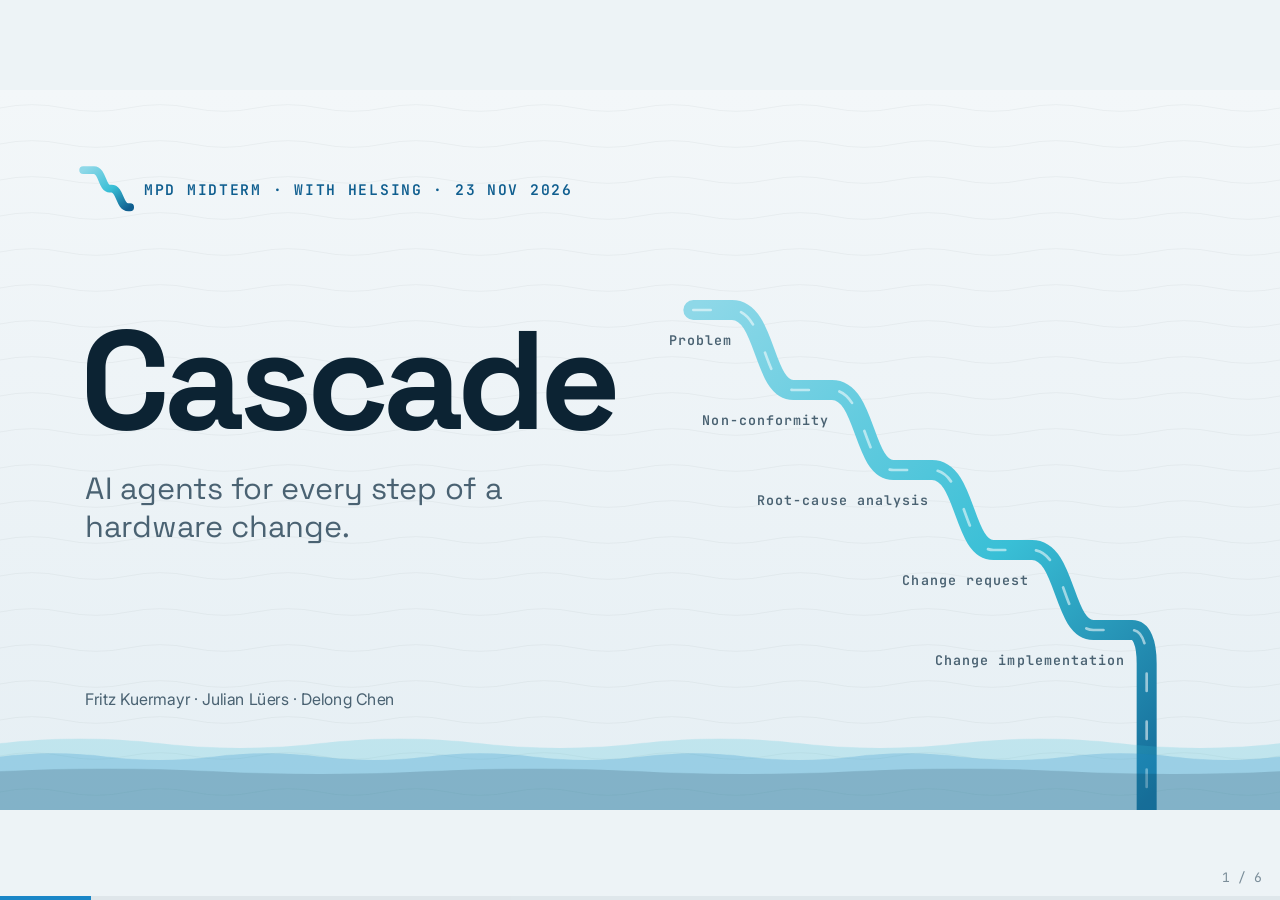
==== commit 4280b1fb: "Pitch: demo scene says just 'Demo', new closing Q&A scene Co-Authored-By: Claude Fable 5.2 <noreply@" ====
--- a/index.html
+++ b/index.html
@@ -227,7 +227,7 @@
         <source src="assets/demo.mp4" type="video/mp4">
       </video>
       <div class="placeholder">
-        <p class="ph-title">Demo to be added</p>
+        <p class="ph-title">Demo</p>
         <p class="ph-sub">The agent on this connector change · Jira · SharePoint · SolidWorks</p>
       </div>
     </div>
@@ -263,6 +263,22 @@
         <p class="text">Integrated at Helsing · Downstream Agent in production · Pilots with DACH hardware companies, 100–2,000 people</p>
       </div>
     </div>
+  </section>
+
+  <!-- 6 · Q&A: the closing scene, laid out like the opening one -->
+  <section class="scene" id="qa" data-steps="1">
+    <img class="abs" src="assets/brand/cascade_mark.svg" alt="" style="left:116px;top:104px;width:88px;height:88px">
+    <p class="eyebrow abs" style="left:216px;top:136px">MPD midterm · with Helsing · 23 Nov 2026</p>
+    <h1 class="abs hero-title" data-step="0" style="left:120px;top:330px">Q&amp;A</h1>
+    <p class="abs hero-line" data-step="0" style="left:128px;top:570px;width:1400px;--d:150ms">Thank you. What would you like to know?</p>
+
+    <div class="abs waves" aria-hidden="true">
+      <svg class="wave w1" width="3840" height="150" viewBox="0 0 3840 150" data-amp="14" data-len="480" data-base="50"><path /></svg>
+      <svg class="wave w2" width="3840" height="150" viewBox="0 0 3840 150" data-amp="10" data-len="320" data-base="70"><path /></svg>
+      <svg class="wave w3" width="3840" height="150" viewBox="0 0 3840 150" data-amp="8" data-len="640" data-base="92"><path /></svg>
+    </div>
+
+    <p class="abs byline" style="left:128px;top:900px">Fritz Kuermayr · Julian Lüers · Delong Chen</p>
   </section>
 
   <!-- Magnifier and ripple -->
